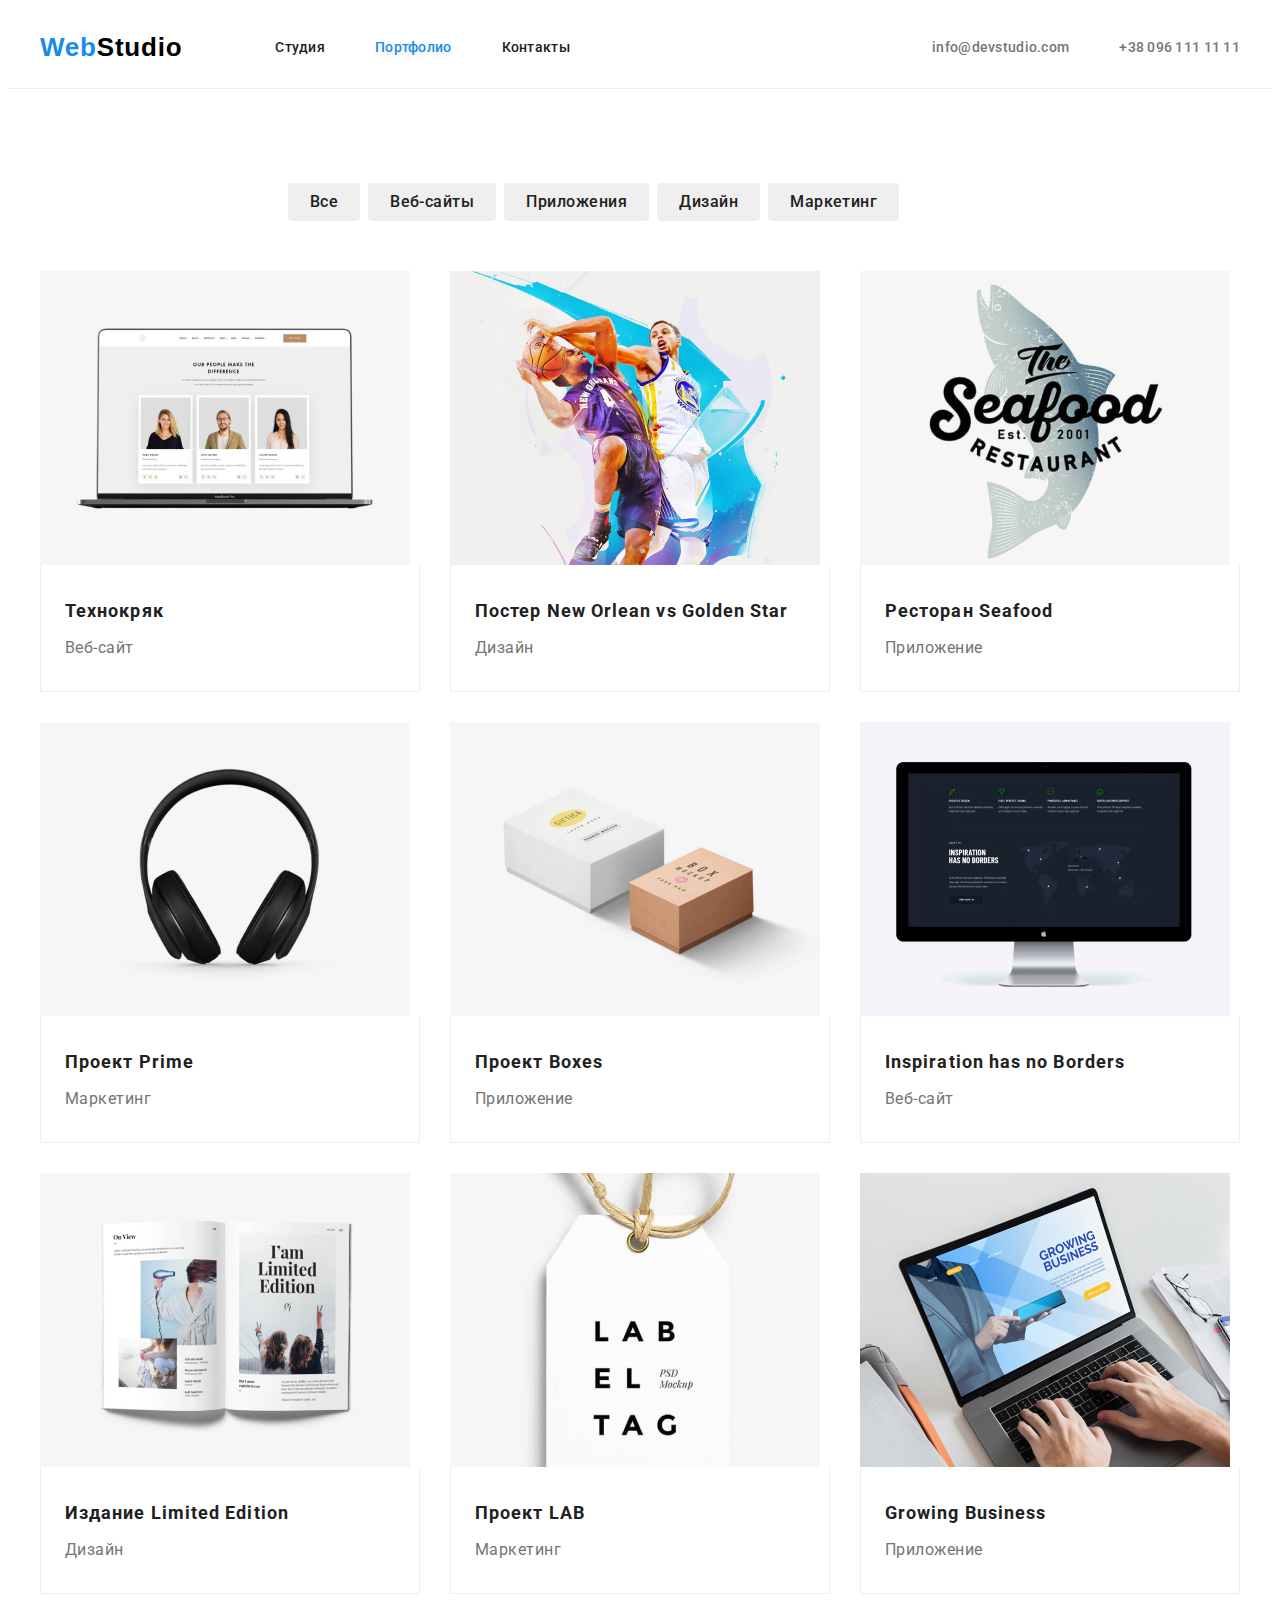
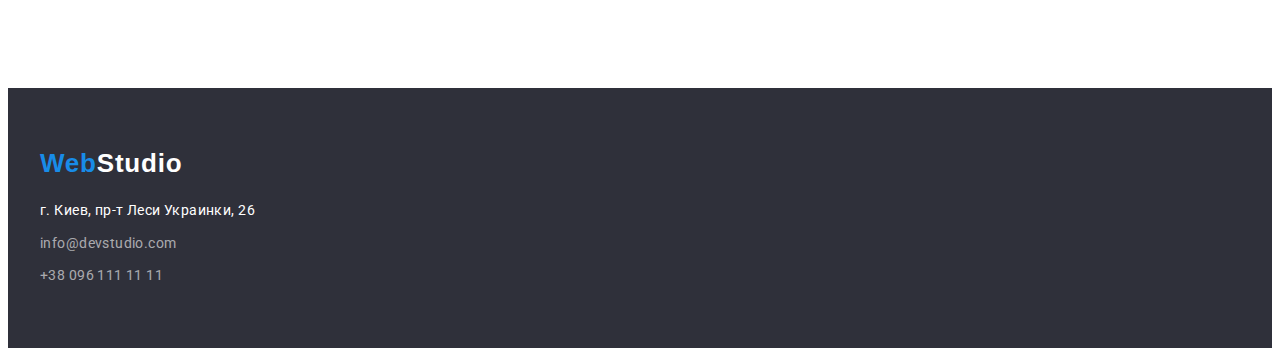
==== portfolio.html @ 3954fceb "div and svg" ====
<!DOCTYPE html>
<html lang="ru">

<head>
    <meta charset="UTF-8">
    <meta http-equiv="X-UA-Compatible" content="IE=edge">
    <meta name="viewport" content="width=device-width, initial-scale=1.0">
    <title>Web-Studio</title>

    <link rel="preconnect" href="https://fonts.gstatic.com">
    <link href="https://fonts.googleapis.com/css2?family=Roboto:wght@400;500;700;900&display=swap" rel="stylesheet">
    <link rel="stylesheet" href="https://cdnjs.cloudflare.com/ajax/libs/modern-normalize/1.1.0/modern-normalize.min.css"
        integrity="sha512-wpPYUAdjBVSE4KJnH1VR1HeZfpl1ub8YT/NKx4PuQ5NmX2tKuGu6U/JRp5y+Y8XG2tV+wKQpNHVUX03MfMFn9Q=="
        crossorigin="anonymous" referrerpolicy="no-referrer" />
    <link rel="stylesheet" href="./css/styles.css">

</head>

<body>
    <header class="header">
    <div class="header-container container">
        <nav class="navigation">
            <a class="logo" href="#"><span class="logoWebBlue">Web</span>Studio</a>
            <ul class="menu">
                <li class="current-page-list"> 
                    <a class="menu-link" href="./index.html">Студия</a>
                </li>
                <li class="current-page-list"> 
                    <a class="current-page" href="./portfolio.html">Портфолио</a>
                </li>
                <li class="current-page-list"> 
                    <a class="menu-link" href="#contacts">Контакты</a>
                </li>
            </ul>
        </nav>
        <ul class="menu">
             <li class="menu-list"> 
                 <a class="contact-link" href="mail:info@devstudio.com">info@devstudio.com</a>
                </li>
            <li class="menu-list"> 
                <a class="contact-link" href="tel:+380961111111">+38 096 111 11 11</a>
            </li>
         </ul>
    </div>
    </header>
            
    <main>
        <section class="section">
        <!-- Наши работы -->
        <div class="container">
        <h1 hidden class="our-works-section-title visualy-hidden title">Направления работ</h1>
            <ul class="type-of-works-buttons">
                <li class="type-of-works-list">
                    <button class="type-selection-btm type-selection-btm-all" type="button">Все</button>
                </li>
                <li class="type-of-works-list">
                    <button class="type-selection-btm" type="button">Веб-сайты</button>
                </li>
                <li class="type-of-works-list">
                    <button class="type-selection-btm" type="button">Приложения</button>
                </li>
                <li class="type-of-works-list">
                    <button class="type-selection-btm" type="button">Дизайн</button>
                </li>
                <li class="type-of-works-list">
                    <button class="type-selection-btm" type="button">Маркетинг</button>
                </li>
            </ul>
        <h2 hidden class="works-section-title visualy-hidden title">Примеры работ</h2>
            <ul class="works-example">
                <li class="works-example-item">
                    <img src="./images/our_works/technokriak.jpg" alt="фото веб-сайта Технокряк" width="370" height="294">
                    <div class="works-example-card-container">
                        <h3 class="works-example-name">Технокряк</h3>
                        <p class="works-example-type">Веб-сайт</p>
                    </div>
                </li>
                <li class="works-example-item">
                    <img src="./images/our_works/poster-new-orlean.jpg" alt="фото дизайна Постер" width="370" height="294">
                    <div class="works-example-card-container">
                        <h3 class="works-example-name">Постер <span class="english-for-names-of-works">New Orlean vs Golden
                            Star</span></h3>
                        <p class="works-example-type">Дизайн</p>
                    </div>
                </li>
                <li class="works-example-item">
                    <img src="./images/our_works/restorant.jpg" alt="фото приложения Ресторан" width="370" height="294">
                    <div class="works-example-card-container">
                        <h3 class="works-example-name">Ресторан <span class="english-for-names-of-works">Seafood</span></h3>
                        <p class="works-example-type">Приложение</p>
                    </div>
                </li>
                <li class="works-example-item">
                    <img src="./images/our_works/project-prime.jpg" alt="фото проекта Prime" width="370" height="294">
                    <div class="works-example-card-container">
                        <h3 class="works-example-name">Проект <span class="english-for-names-of-works">Prime</span></h3>
                        <p class="works-example-type">Маркетинг</p>
                    </div>
                </li>
                <li class="works-example-item">
                    <img src="./images/our_works/project-boxes.jpg" alt="фото приложения Проекта Boxes" width="370"
                        height="294">
                    <div class="works-example-card-container">
                        <h3 class="works-example-name">Проект <span class="english-for-names-of-works">Boxes</span></h3>
                        <p class="works-example-type">Приложение</p>
                    </div>
                </li>
                <li class="works-example-item">
                    <img src="./images/our_works/inspiration.jpg" alt="фото веб-сайта Inspiration has no Borders" width="370"
                        height="294">
                    <div class="works-example-card-container">
                        <h3 class="works-example-name" lang="en">Inspiration has no Borders</h3>
                        <p class="works-example-type">Веб-сайт</p>
                    </div>
                </li>
                <li class="works-example-item">
                    <img src="./images/our_works/publishing-limited-edition.jpg" alt="фото Издания Limited Edition" width="370"
                        height="294">
                    <div class="works-example-card-container">
                        <h3 class="works-example-name">Издание <span class="english-for-names-of-works">Limited
                            Edition</span></h3>
                        <p class="works-example-type">Дизайн</p>
                    </div>
                </li>
                <li class="works-example-item">
                    <img src="./images/our_works/project-lab.jpg" alt="фото Проект LAB" width="370" height="294">
                    <div class="works-example-card-container">
                        <h3 class="works-example-name">Проект <span class="english-for-names-of-works">LAB</span></h3>
                        <p class="works-example-type">Маркетинг</p>
                    </div>
                </li>
                <li class="works-example-item">
                    <img src="./images/our_works/app-growing-business.jpg" alt="фото приложения Growing Business" width="370"
                        height="294">
                    <div class="works-example-card-container">
                        <h3 class="works-example-name" lang="en">Growing Business</h3>
                        <p class="works-example-type">Приложение</p>
                    </div>
                </li>
            </ul>
        </div>
        </section>
            </main>
            
            <footer class="footer" id="contacts">
            <div class="container">    
                <a class="logo-futer" href="#"><span class="logoWebBlue">Web</span>Studio</a>
                <address class="adress-and-tel">
                    <ul class="footer-contacts">
                        <li class="footer-contacts-list">
                            <a class="link-adress" href="https://goo.gl/maps/Gc34nFQgtVxxFrYX7" target="_blank" rel="noopener noreferer"> г.
                             Киев,
                            пр-т Леси Украинки, 26</a>
                        </li>
                        <li class="footer-contacts-list">
                            <a class="footer-contacts-item" href="mail:info@devstudio.com">info@devstudio.com</a>
                        </li>
                        <li class="footer-contacts-list">
                            <a class="footer-contacts-item" href="tel:+380961111111">+38 096 111 11 11</a>
                        </li>
                    </ul>
                </address>
        </div>
        </footer>

    </body>

</html>
---- css/styles.css ----
body {
  font-family: "Roboto", sans-serif;
  background-color: #ffffff;
  font-weight: 400;
}
:root {
  --text-color-logo-dark: #000000;
  --text-color-hover: #188ce8;
  --shadow-color-grey: #e8e8e8;
  --text-color-main: #212121;
  --text-color-white: #ffffff;
  --text-color-grey: #757575;
  --background-color-main: #ffffff;
  --background-color-dark: #2f303a;
  --background-color-gray: #f5f4fa;
  --background-color-blue: #2196f3;
}

/*сброс стилей*/
h1,
h2,
h3,
h4,
h5,
h6,
p {
  margin: 0;
  padding: 0;
}
ul {
  margin: 0;
  padding: 0;
  list-style: none;
  text-decoration: none;
}
figer {
  margin: 0;
  padding: 0;
}

img {
  display: block;
}

.section {
  padding: 94px 0px;
  text-align: center;
}

.container {
  margin: 0px auto;
  max-width: 1200px;
  padding: 0px 15px;
}

.visualy-hidden {
  position: absolute;
  clip: rect(0 0 0 0);
  width: 1px;
  height: 1px;
  margin: -1px;
}

.header {
  border-bottom: 1px solid #ececec;
}
.header-container {
  display: flex;
}
.header-container::after {
  display: block;
  content: "";
  max-width: 1600px;
  height: 1px;
  background-color: #ececec;
  margin: 0;
  margin-top: 30px;
}

.navigation {
  display: flex;
}
.logo {
  font-family: "Raleway", sans-serif;
  font-weight: 700;
  font-size: 26px;
  text-decoration: none;
  color: var(--text-color-logo-dark);
  letter-spacing: 0.03em;
  display: block;
  padding: 24px 0px 25px;
  margin-right: 93px;
}
.logoWebBlue {
  color: var(--text-color-hover);
}

.menu {
  display: flex;
  margin-left: auto;
}
.current-page-list:not(:last-child) {
  margin-right: 50px;
}
.current-page {
  font-weight: 500;
  font-size: 14px;
  line-height: 1.14;
  letter-spacing: 0.02em;
  text-decoration: none;
  list-style: none;
  color: var(--text-color-hover);
  text-shadow: 0px 4px 4px var(--shadow-color-grey);
  display: block;
  padding: 32px 0px;
}
.menu-link {
  font-weight: 500;
  font-size: 14px;
  line-height: 1.14;
  letter-spacing: 0.02em;
  text-decoration: none;
  list-style: none;
  color: var(--text-color-main);
  display: block;
  padding: 32px 0px;
}
.menu-link:hover,
.menu-link:focus {
  text-shadow: 0px 4px 4px var(--shadow-color-grey);
  color: var(--text-color-hover);
}
.menu-list:not(:last-child) {
  margin-right: 50px;
}
.contact-link {
  font-weight: 500;
  font-size: 14px;
  line-height: 1.14;
  letter-spacing: 0.02em;
  color: var(--text-color-grey);
  text-decoration: none;
  display: block;
  padding: 32px 0px;
}
.contact-link:hover,
.contact-link:focus {
  color: var(--text-color-hover);
}
.contact-link,
:current {
  color: var(--text-color-hover);
}

.hero-section-descisions {
  background: var(--background-color-dark);
  background-image: linear-gradient(
      rgba(47, 48, 58, 0.4),
      rgba(47, 48, 58, 0.4)
    ),
    url(../images/hero_image.png);
  background-size: cover;
  background-position: center;
  background-repeat: no-repeat;
  text-align: center;
  max-width: 1600px;
  max-height: 600px;
  padding: 200px 0px;
  margin: 0px auto;
}
.descisions-title {
  font-weight: 900;
  font-size: 44px;
  line-height: 1.36;
  letter-spacing: 0.06em;
  text-transform: uppercase;
  color: var(--text-color-white);
  max-width: 696px;
  margin: 0 auto 30px;
}

.order-btm {
  padding: 10px 32px;
  font-family: inherit;
  font-weight: 700;
  font-size: 16px;
  line-height: 1.875;
  cursor: pointer;
  color: var(--text-color-white);
  background: var(--background-color-blue);
  box-shadow: 0px 4px 4px rgba(0, 0, 0, 0.15);
  border-radius: 4px;
  border: none;
}
.order-btm:hover,
.order-btm:focus {
  background-color: var(--text-color-hover);
}

.descisions {
  width: 1600px;
}

.type-selection-btm {
  font-family: inherit;
  font-weight: 500;
  font-size: 16px;
  line-height: 1.62;
  text-align: center;
  letter-spacing: 0.03em;
  color: var(--text-color-main);
  border: none;
  cursor: pointer;
}

.type-selection-btm:hover,
.type-selection-btm:focus {
  color: var(--text-color-white);
  background-color: var(--text-color-hover);
  box-shadow: 0px 3px 1px rgba(0, 0, 0, 0.1), 0px 1px 2px rgba(0, 0, 0, 0.08),
    0px 2px 2px rgba(0, 0, 0, 0.12);
}

.features-section {
  padding-bottom: 47px;
}
.features-section-list {
  display: flex;
  flex-wrap: wrap;
  margin-top: -30px;
  margin-left: -30px;
}

.features-section-list-icon-container {
  width: 270px;
  height: 120px;
  background-color: var(--background-color-gray);
  content: "";
  margin-bottom: 30px;
  display: flex;
  justify-content: center;
  align-items: center;
}

.features-section-list-item {
  list-style: none;
  text-align: left;
  margin-top: 30px;
  margin-left: 30px;
  flex-basis: calc((100% - 120px) / 4);
}
.features-section-list-title {
  font-weight: 700;
  font-size: 14px;
  line-height: 1.14;
  letter-spacing: 0.03em;
  text-transform: uppercase;
  list-style: none;
  color: var(--text-color-main);
  margin-bottom: 10px;
}
.features-section-list-text {
  font-size: 14px;
  line-height: 1.71;
  letter-spacing: 0.03em;
  color: var(--text-color-grey);
}
.what-we-do-section {
  padding-top: 47px;
}

.what-we-do-title {
  font-style: normal;
  font-weight: 700;
  font-size: 36px;
  line-height: 1.16;
  text-align: center;
  letter-spacing: 0.03em;
  color: var(--text-color-main);
  margin-bottom: 50px;
}
.what-we-do-list {
  list-style: none;
  display: flex;
  flex-wrap: wrap;
  margin-top: -30px;
  margin-left: -30px;
}
.what-we-do-list-item {
  margin-top: 30px;
  margin-left: 30px;
  flex-basis: calc((100% - 90px) / 3);
}
.our-team-section {
  background: var(--background-color-gray);
}
.our-team-title {
  font-style: normal;
  font-weight: 700;
  font-size: 36px;
  line-height: 1.16;
  text-align: center;
  letter-spacing: 0.03em;
  color: var(--text-color-main);
  margin-bottom: 50px;
}

.team-members {
  list-style: none;
  display: flex;
  flex-wrap: wrap;
  margin-top: -30px;
  margin-left: -30px;
}

.team-member-item {
  margin: 0;
  background-color: var(--background-color-main);
  box-shadow: 0px 1px 3px rgba(0, 0, 0, 0.12), 0px 1px 1px rgba(0, 0, 0, 0.14),
    0px 2px 1px rgba(0, 0, 0, 0.2);
  border-radius: 0px 0px 4px 4px;
  margin-top: 30px;
  margin-left: 30px;
  flex-basis: calc((100% - 120px) / 4);
}
.team-member-container {
  padding: 30px 15px 30px 15px;
  line-height: 19px;
}
.team-member-position-container {
  padding-bottom: 15px;
}
.team-member-name {
  font-weight: 500;
  font-size: 16px;
  line-height: 1.19;
  text-align: center;
  letter-spacing: 0.03em;
  color: var(--text-color-main);
  margin-bottom: 15px;
}
.team-member-position {
  font-size: 16px;
  line-height: 1.19;
  text-align: center;
  letter-spacing: 0.03em;
  color: var(--text-color-grey);
}
/* ================footer================*/
.footer {
  text-decoration: none;
  background: var(--background-color-dark);
  padding: 60px 0;
}
.logo-futer {
  font-family: Raleway, sans-serif;
  font-weight: 700;
  font-size: 26px;
  line-height: 1.19;
  letter-spacing: 0.03em;
  text-decoration: none;
  color: var(--text-color-white);
  display: block;
  margin-bottom: 20px;
}
.link-adress {
  font-style: normal;
  font-weight: 400;
  font-size: 14px;
  line-height: 1.71;
  letter-spacing: 0.03em;
  text-decoration: none;
  color: var(--text-color-white);
  display: block;
}

.footer-contacts {
  list-style: none;
}
.footer-contacts-list:not(:last-child) {
  margin-bottom: 9px;
}
.footer-contacts-item {
  font-style: normal;
  font-weight: 400;
  font-size: 14px;
  line-height: 1.71;
  letter-spacing: 0.03em;
  text-decoration: none;
  color: rgba(255, 255, 255, 0.6);
  display: block;
}
/*===================portfolio===================*/
.type-of-works-buttons {
  font-family: inherit;
  list-style: none;

  display: flex;
  flex-wrap: nowrap;
  justify-content: center;
  margin-right: 93px;
  margin-bottom: 50px;
}
.type-of-works-list:not(:last-child) {
  margin-right: 8px;
}
.type-selection-btm {
  border-radius: 4px;
  padding: 6px 22px;
}
.works-example {
  list-style: none;
  display: flex;
  flex-wrap: wrap;
  margin-top: -30px;
  margin-left: -30px;
}
.works-example-item {
  margin-top: 30px;
  margin-left: 30px;
  flex-basis: calc((100% - 90px) / 3);
}
.works-example-card-container {
  text-align: left;
  padding: 28px 24px;
  border-right: 1px solid #eeeeee;
  border-left: 1px solid #eeeeee;
  border-bottom: 1px solid #eeeeee;
}

.works-example-name {
  font-weight: 700;
  font-size: 18px;
  line-height: 2;
  letter-spacing: 0.06em;
  color: var(--text-color-main);
  margin-bottom: 4px;
}
.works-example-type {
  font-size: 16px;
  line-height: 1.87;
  letter-spacing: 0.03em;
  color: var(--text-color-grey);
}
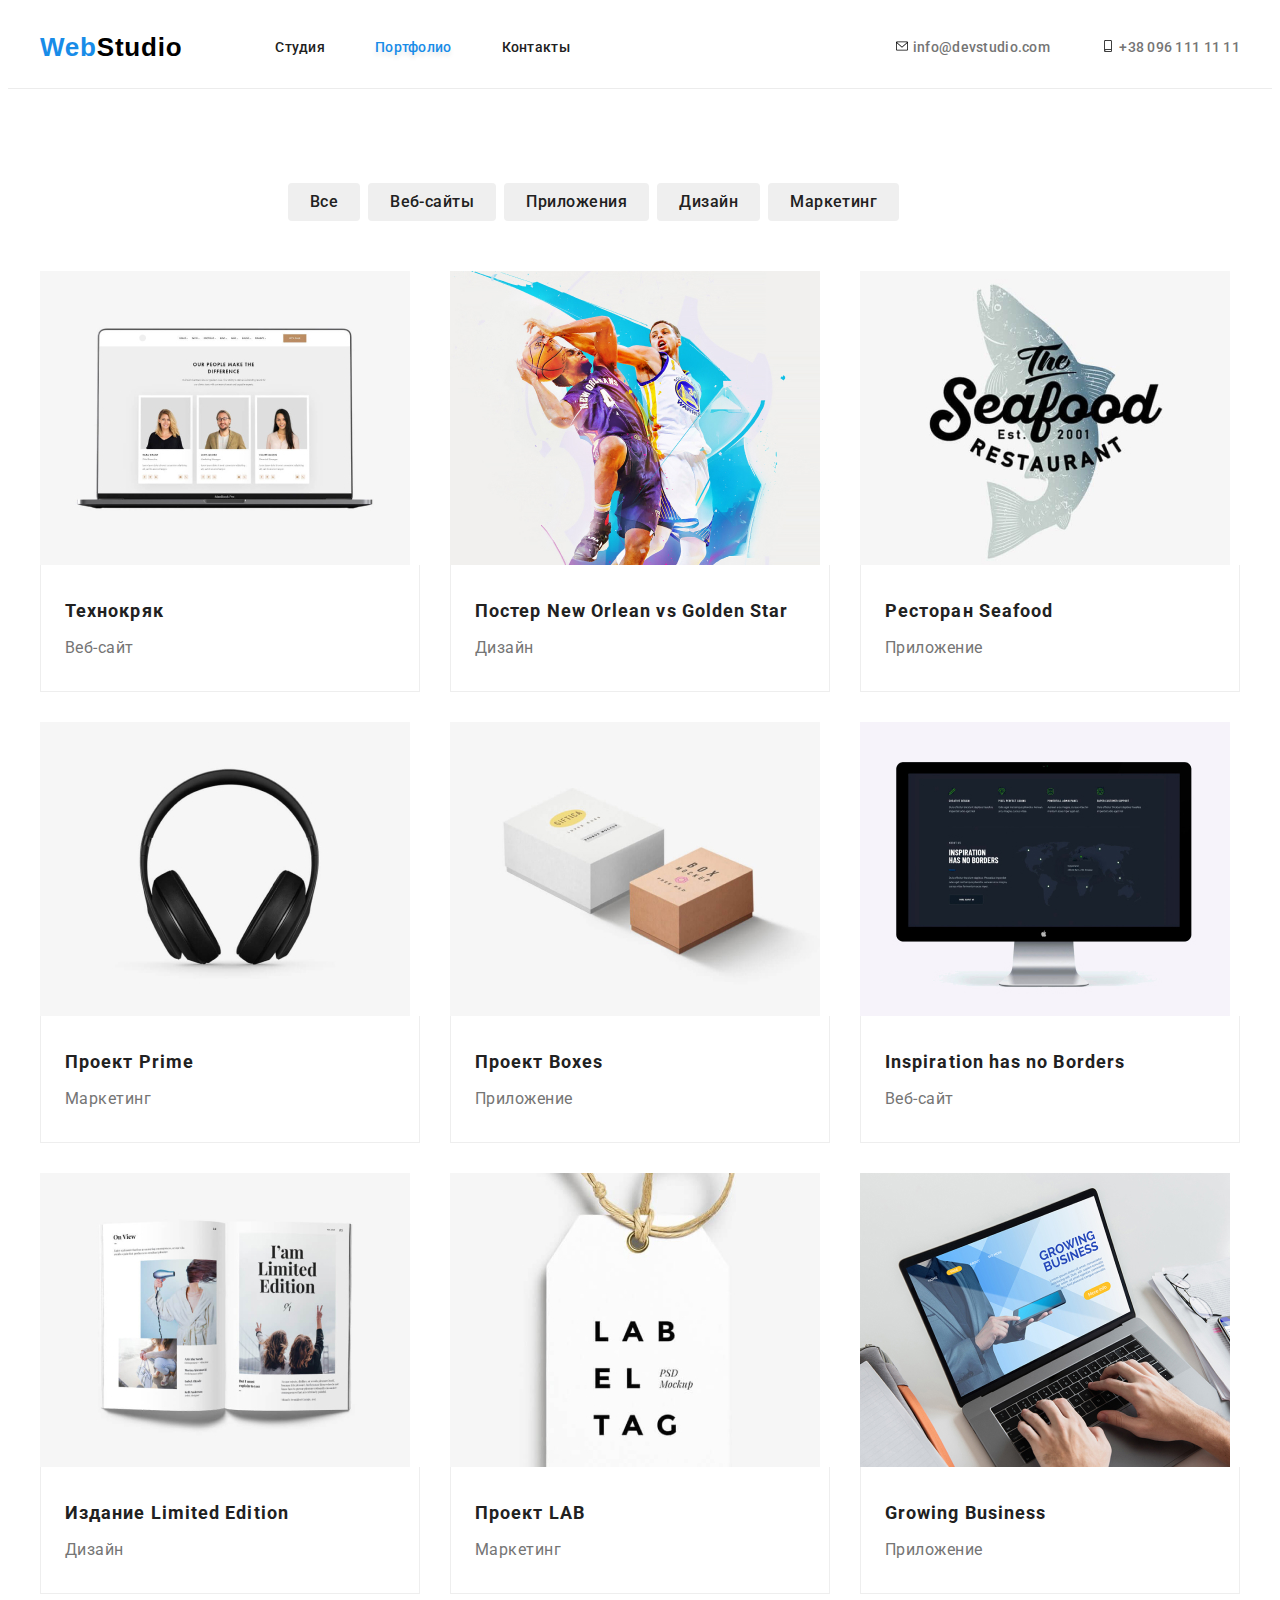
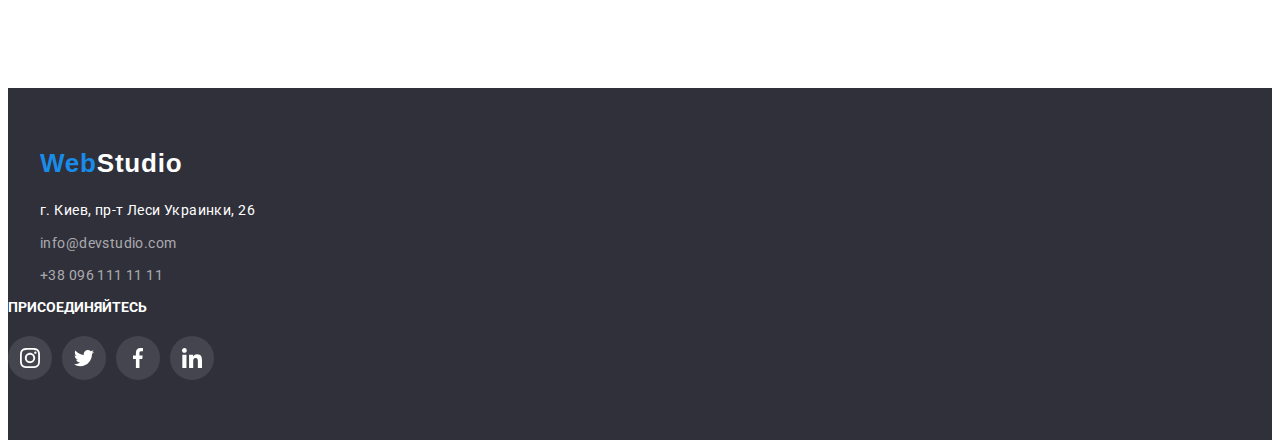
==== commit 8378e042: "header done" ====
--- a/portfolio.html
+++ b/portfolio.html
@@ -34,13 +34,25 @@
             </ul>
         </nav>
         <ul class="menu">
-             <li class="menu-list"> 
-                 <a class="contact-link" href="mail:info@devstudio.com">info@devstudio.com</a>
-                </li>
-            <li class="menu-list"> 
-                <a class="contact-link" href="tel:+380961111111">+38 096 111 11 11</a>
+            <li class="menu-list">
+                <a class="contact-link" href="mail:info@devstudio.com">
+                    <span class="contact-icon-container">
+                        <svg class="contact-icon" width="16" , height="12">
+                            <use href="./images/icons.svg#mail"></use>
+                        </svg>
+                    </span>
+                    <span>info@devstudio.com</span></a>
             </li>
-         </ul>
+            <li class="menu-list">
+                <a class="contact-link" href="tel:+380961111111">
+                    <span class="contact-icon-container">
+                        <svg class="contact-icon" width="16" , height="12">
+                            <use href="./images/icons.svg#phone"></use>
+                        </svg>
+                    </span>
+                    <span>+38 096 111 11 11</span></a>
+            </li>
+        </ul>
     </div>
     </header>
             
@@ -51,7 +63,7 @@
         <h1 hidden class="our-works-section-title visualy-hidden title">Направления работ</h1>
             <ul class="type-of-works-buttons">
                 <li class="type-of-works-list">
-                    <button class="type-selection-btm type-selection-btm-all" type="button">Все</button>
+                    <button class="type-selection-btm" type="button">Все</button>
                 </li>
                 <li class="type-of-works-list">
                     <button class="type-selection-btm" type="button">Веб-сайты</button>
@@ -142,15 +154,17 @@
         </section>
             </main>
             
-            <footer class="footer" id="contacts">
-            <div class="container">    
+    <footer class="footer" id="contacts">
+        <div class="futer-container container">
+            <div class="futer-adress-container">
                 <a class="logo-futer" href="#"><span class="logoWebBlue">Web</span>Studio</a>
                 <address class="adress-and-tel">
                     <ul class="footer-contacts">
                         <li class="footer-contacts-list">
-                            <a class="link-adress" href="https://goo.gl/maps/Gc34nFQgtVxxFrYX7" target="_blank" rel="noopener noreferer"> г.
-                             Киев,
-                            пр-т Леси Украинки, 26</a>
+                            <a class="link-adress" href="https://goo.gl/maps/Gc34nFQgtVxxFrYX7" target="_blank"
+                                rel="noopener noreferer"> г.
+                                Киев,
+                                пр-т Леси Украинки, 26</a>
                         </li>
                         <li class="footer-contacts-list">
                             <a class="footer-contacts-item" href="mail:info@devstudio.com">info@devstudio.com</a>
@@ -160,9 +174,44 @@
                         </li>
                     </ul>
                 </address>
-        </div>
-        </footer>
-
+            </div>
+        </div>
+        <div class="footer-join-us-container">
+            <p class="join-us-title">ПРИСОЕДИНЯЙТЕСЬ</p>
+            <ul class="join-us-list">
+                <li class="join-us-list-item">
+                    <a class="join-us-link" href="#">
+                        <svg class="join-us-link-icon" width="20" , height="20">
+                            <use href="./images/icons.svg#instagram"></use>
+                        </svg>
+                    </a>
+                </li>
+                <li class="join-us-list-item">
+                    <a class="join-us-link" href="#">
+                        <svg class="join-us-link-icon" width="20" , height="20">
+                            <use href="./images/icons.svg#twitter"></use>
+                        </svg>
+                    </a>
+                </li>
+                <li class="join-us-list-item">
+                    <a class="join-us-link" href="#">
+                        <svg class="join-us-link-icon" width="20" , height="20">
+                            <use href="./images/icons.svg#facebook"></use>
+                        </svg>
+                    </a>
+                </li>
+                <li class="join-us-list-item">
+                    <a class="join-us-link" href="#">
+                        <svg class="join-us-link-icon" width="20" , height="20">
+                            <use href="./images/icons.svg#linkedin"></use>
+                        </svg>
+                    </a>
+                </li>
+            </ul>
+        </div>
+        </div>
+    </footer>
+    
     </body>
-
-</html>+    
+    </html>--- a/css/styles.css
+++ b/css/styles.css
@@ -151,6 +151,7 @@
 :current {
   color: var(--text-color-hover);
 }
+/* ================hero================*/
 
 .hero-section-descisions {
   background: var(--background-color-dark);
@@ -220,6 +221,7 @@
   box-shadow: 0px 3px 1px rgba(0, 0, 0, 0.1), 0px 1px 2px rgba(0, 0, 0, 0.08),
     0px 2px 2px rgba(0, 0, 0, 0.12);
 }
+/* ================features================*/
 
 .features-section {
   padding-bottom: 47px;
@@ -229,17 +231,6 @@
   flex-wrap: wrap;
   margin-top: -30px;
   margin-left: -30px;
-}
-
-.features-section-list-icon-container {
-  width: 270px;
-  height: 120px;
-  background-color: var(--background-color-gray);
-  content: "";
-  margin-bottom: 30px;
-  display: flex;
-  justify-content: center;
-  align-items: center;
 }
 
 .features-section-list-item {
@@ -249,6 +240,31 @@
   margin-left: 30px;
   flex-basis: calc((100% - 120px) / 4);
 }
+
+.icon-container {
+  width: 270px;
+  height: 120px;
+  border-radius: 4px;
+  background-color: var(--background-color-gray);
+  margin-bottom: 30px;
+  display: block;
+  background-size: 70;
+  background-repeat: no-repeat;
+  background-position: center;
+}
+
+.icon-antena {
+  background-image: url(../images/icons-features/antenna.png);
+}
+.icon-clock {
+  background-image: url(../images/icons-features/clock.png);
+}
+.icon-diagram {
+  background-image: url(../images/icons-features/diagram.png);
+}
+.icon-astronaut {
+  background-image: url(../images/icons-features/astronaut.png);
+}
 .features-section-list-title {
   font-weight: 700;
   font-size: 14px;
@@ -265,6 +281,8 @@
   letter-spacing: 0.03em;
   color: var(--text-color-grey);
 }
+/* ================works================*/
+
 .what-we-do-section {
   padding-top: 47px;
 }
@@ -291,6 +309,8 @@
   margin-left: 30px;
   flex-basis: calc((100% - 90px) / 3);
 }
+/* ================team================*/
+
 .our-team-section {
   background: var(--background-color-gray);
 }
@@ -304,15 +324,13 @@
   color: var(--text-color-main);
   margin-bottom: 50px;
 }
-
-.team-members {
+.team-members-list {
   list-style: none;
   display: flex;
   flex-wrap: wrap;
   margin-top: -30px;
   margin-left: -30px;
 }
-
 .team-member-item {
   margin: 0;
   background-color: var(--background-color-main);
@@ -345,12 +363,87 @@
   text-align: center;
   letter-spacing: 0.03em;
   color: var(--text-color-grey);
-}
+  margin-bottom: 16px;
+}
+.team-social-links-list {
+  display: flex;
+  justify-content: center;
+  align-items: center;
+}
+.team-list-item-social-links {
+  width: 44px;
+  height: 44px;
+}
+.team-list-item-social-links:not(:last-child) {
+  margin-right: 10px;
+}
+.team-social-link {
+  display: flex;
+  width: 100%;
+  height: 100%;
+  justify-content: center;
+  align-items: center;
+  fill: var(--text-color-grey);
+  border-radius: 50%;
+}
+.team-social-link:hover,
+.team-social-link:focus {
+  background-color: var(--text-color-hover);
+  fill: var(--text-color-white);
+}
+
+/* ================clients================*/
+.clients-container {
+  text-align: center;
+}
+.clients-title {
+  font-weight: 700;
+  font-size: 36px;
+  line-height: 1.16;
+  color: var(--text-color-main);
+  margin-bottom: 50px;
+}
+.clients-list {
+  display: flex;
+  flex-wrap: wrap;
+  margin-top: -30px;
+  margin-left: -30px;
+  background-position: center;
+}
+.clients-list-item {
+  font-size: 36px;
+  margin-top: 30px;
+  margin-left: 30px;
+  flex-basis: calc((100% - 180px) / 6);
+  height: 92px;
+}
+.clients-list-link {
+  display: flex;
+  justify-content: center;
+  align-items: center;
+  width: 100%;
+  height: 100%;
+  border: 1px solid #afb1b8;
+  border-radius: 4px;
+  fill: #afb1b8;
+}
+.clients-list-link:hover,
+.clients-list-link:focus {
+  fill: var(--text-color-hover);
+  border-color: var(--text-color-hover);
+}
+
 /* ================footer================*/
 .footer {
   text-decoration: none;
   background: var(--background-color-dark);
   padding: 60px 0;
+}
+.futer-container {
+  display: flex;
+}
+.futer-adress-container {
+  margin-right: 70px;
 }
 .logo-futer {
   font-family: Raleway, sans-serif;
@@ -390,6 +483,48 @@
   color: rgba(255, 255, 255, 0.6);
   display: block;
 }
+.footer-join-us-container {
+  margin-top: 12px;
+}
+.join-us-title {
+  font-weight: 700;
+  font-size: 14px;
+  line-height: 1.14;
+  text-transform: uppercase;
+  color: var(--text-color-white);
+  margin-bottom: 20px;
+}
+.join-us-list {
+  display: flex;
+}
+.join-us-list-item {
+  display: flex;
+  justify-content: center;
+  align-items: center;
+}
+.join-us-list-item {
+  width: 44px;
+  height: 44px;
+}
+.join-us-list-item:not(:last-child) {
+  margin-right: 10px;
+}
+.join-us-link {
+  display: flex;
+  width: 100%;
+  height: 100%;
+  justify-content: center;
+  align-items: center;
+  fill: var(--text-color-white);
+  border-radius: 50%;
+  background-color: rgba(255, 255, 255, 0.1);
+}
+.join-us-link:hover,
+.join-us-link:focus {
+  background-color: var(--text-color-hover);
+  fill: var(--text-color-white);
+}
+
 /*===================portfolio===================*/
 .type-of-works-buttons {
   font-family: inherit;
@@ -420,6 +555,13 @@
   margin-left: 30px;
   flex-basis: calc((100% - 90px) / 3);
 }
+
+.works-example-item:hover,
+.works-example-item:focus {
+  box-shadow: 0px 1px 1px rgba(0, 0, 0, 0.12), 0px 4px 4px rgba(0, 0, 0, 0.06),
+    1px 4px 6px rgba(0, 0, 0, 0.16);
+}
+
 .works-example-card-container {
   text-align: left;
   padding: 28px 24px;
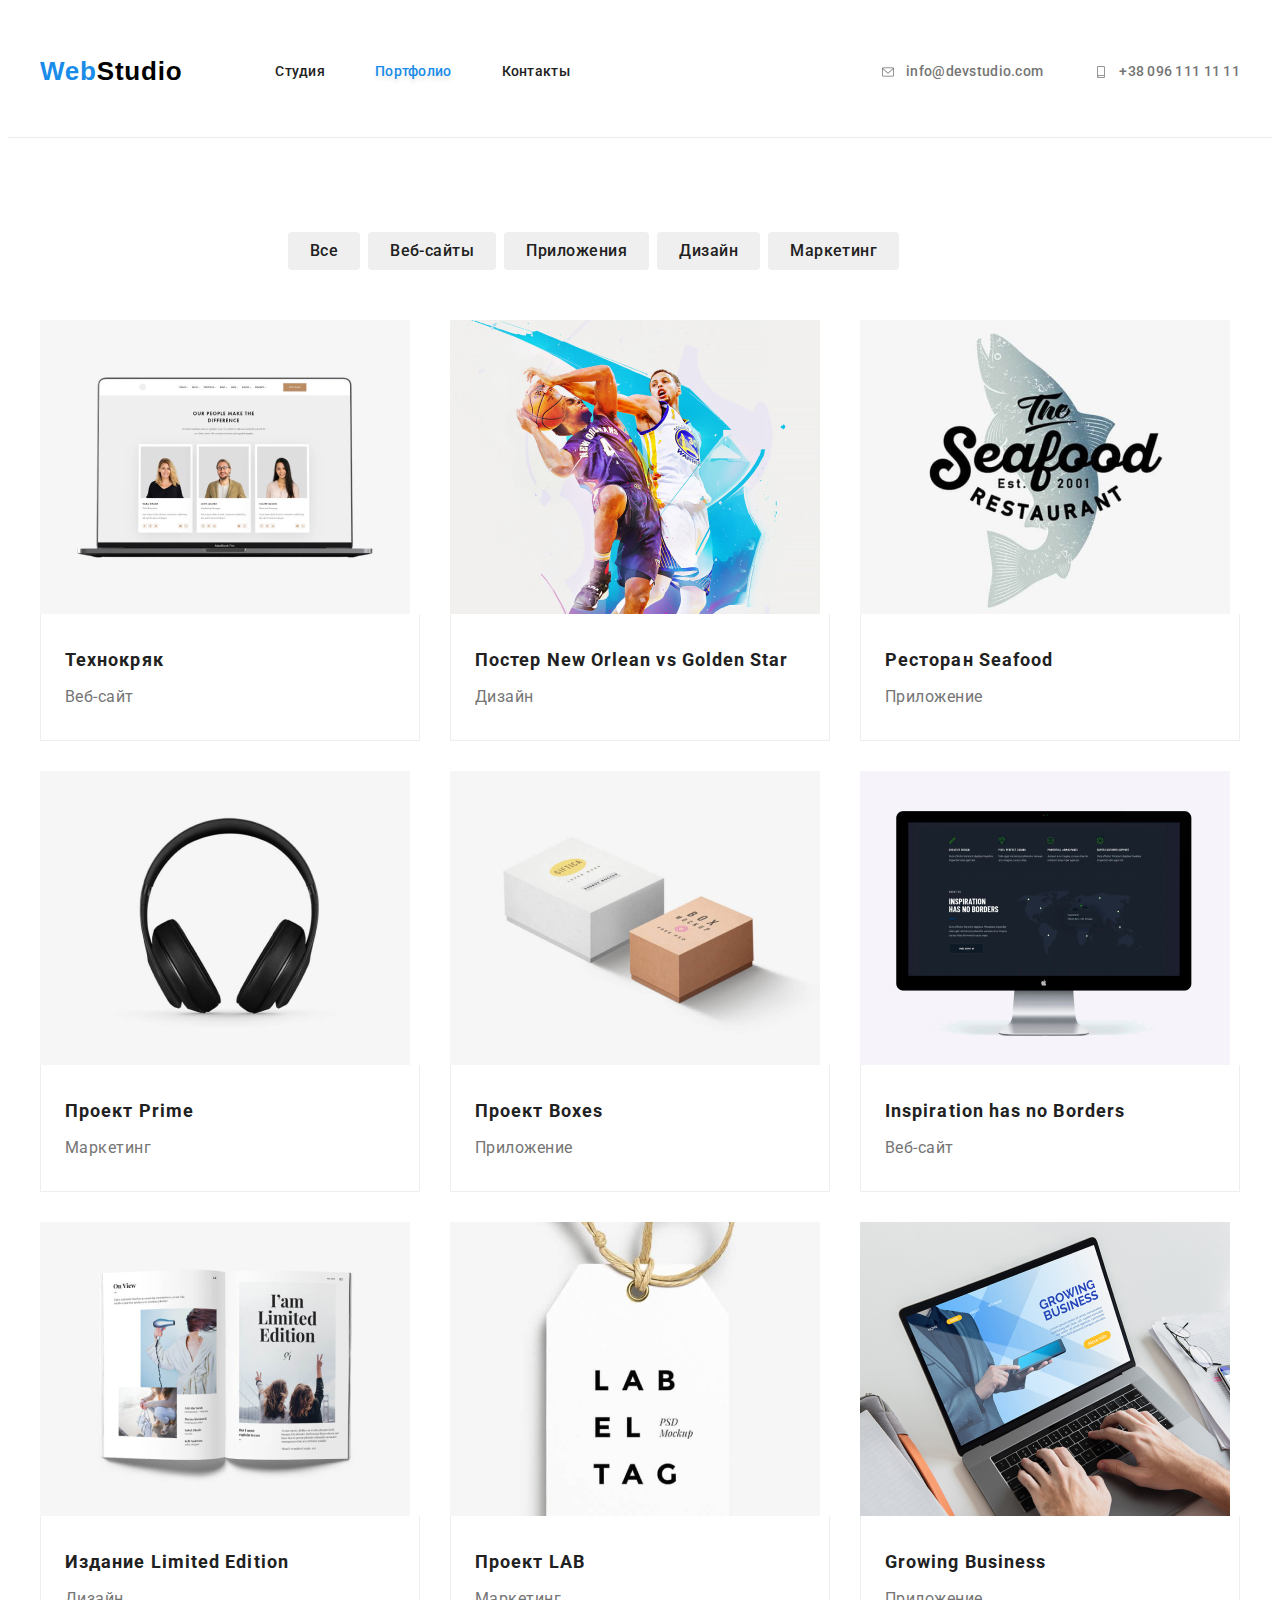
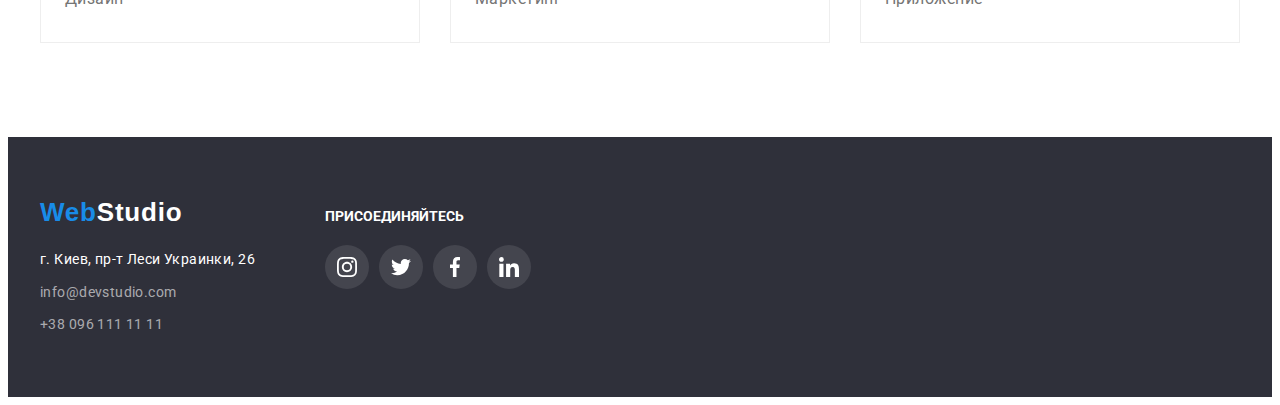
==== commit 9ada04b0: "futer portfolio fixed" ====
--- a/portfolio.html
+++ b/portfolio.html
@@ -175,7 +175,6 @@
                     </ul>
                 </address>
             </div>
-        </div>
         <div class="footer-join-us-container">
             <p class="join-us-title">ПРИСОЕДИНЯЙТЕСЬ</p>
             <ul class="join-us-list">
--- a/css/styles.css
+++ b/css/styles.css
@@ -66,6 +66,7 @@
 }
 .header-container {
   display: flex;
+  padding: 24px 0px 25px;
 }
 .header-container::after {
   display: block;
@@ -140,7 +141,9 @@
   letter-spacing: 0.02em;
   color: var(--text-color-grey);
   text-decoration: none;
-  display: block;
+  display: flex;
+  justify-content: center;
+  align-items: center;
   padding: 32px 0px;
 }
 .contact-link:hover,
@@ -151,6 +154,21 @@
 :current {
   color: var(--text-color-hover);
 }
+.contact-icon-container {
+  display: flex;
+  justify-content: center;
+  align-items: center;
+  margin-right: 10px;
+}
+.contact-icon {
+  fill: var(--text-color-grey);
+}
+
+.contact-link:hover .contact-icon,
+.contact-link:focus .contact-icon {
+  fill: var(--text-color-hover);
+}
+
 /* ================hero================*/
 
 .hero-section-descisions {
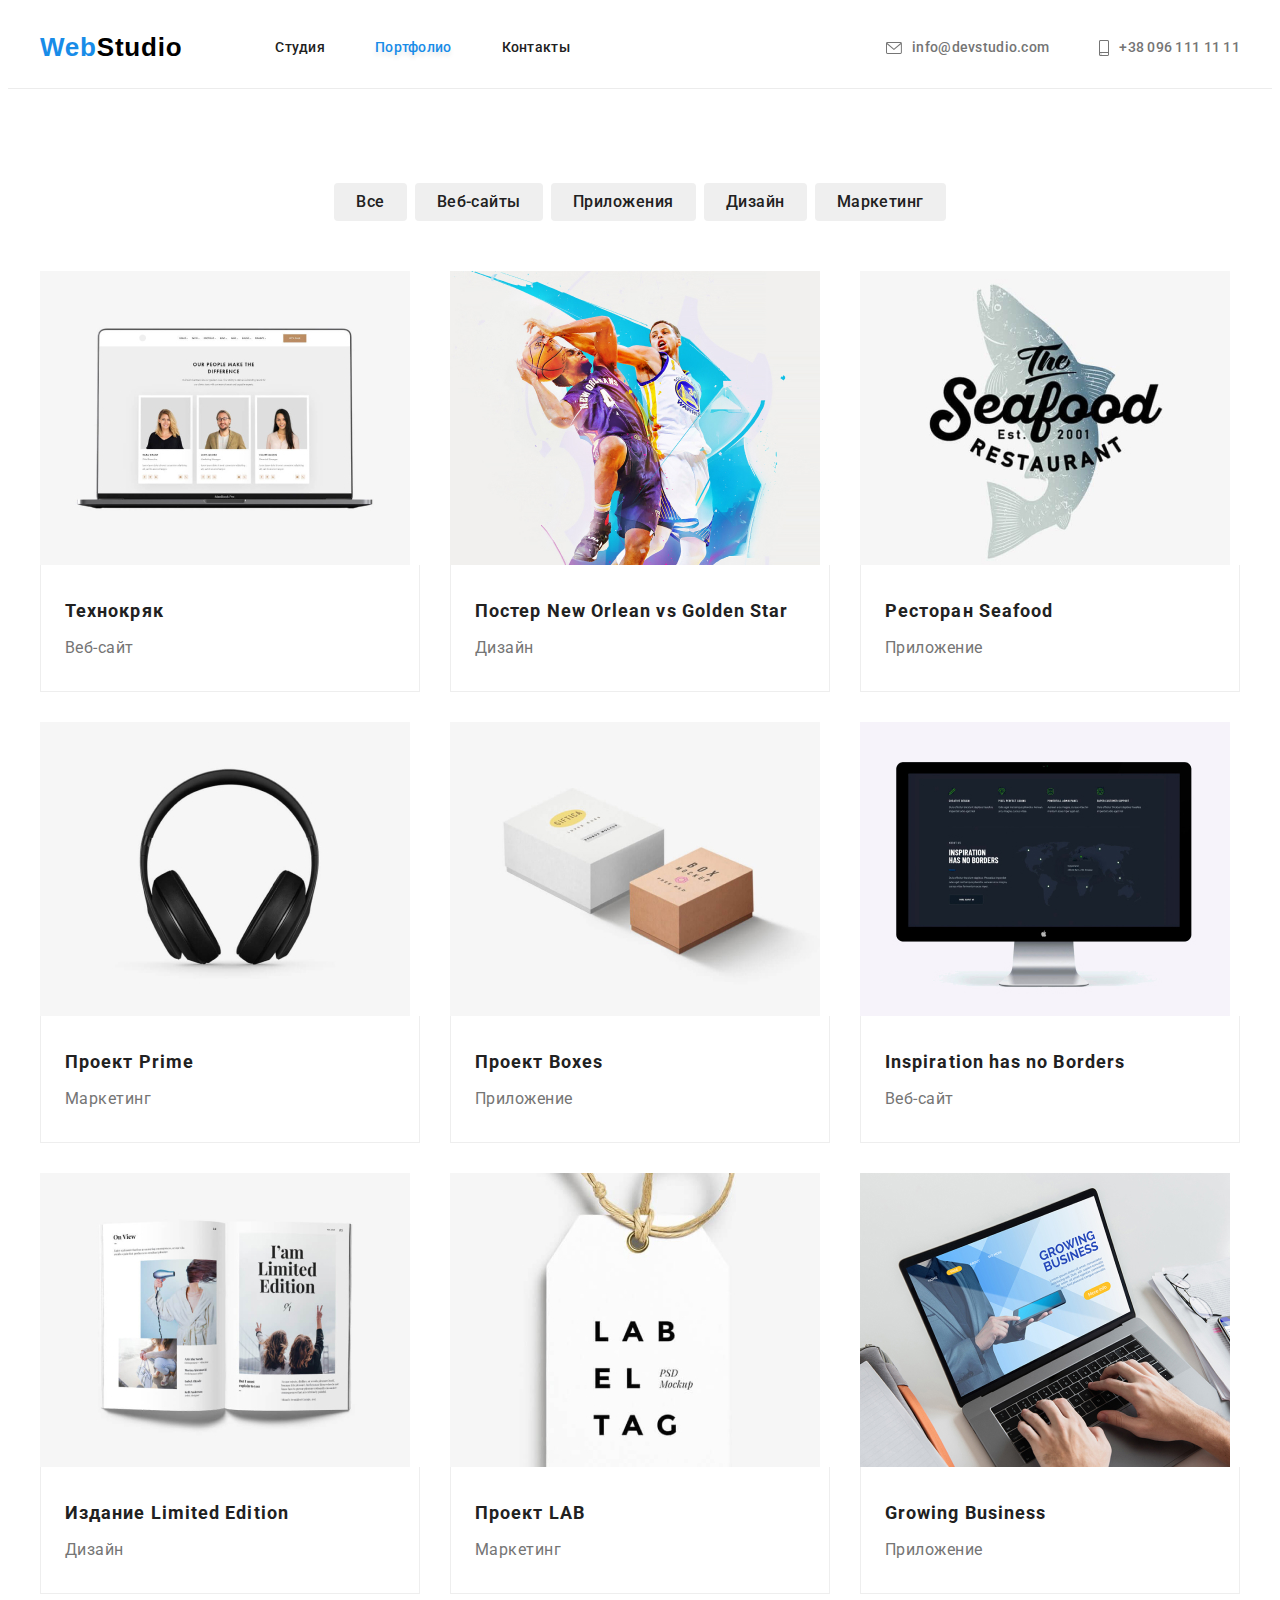
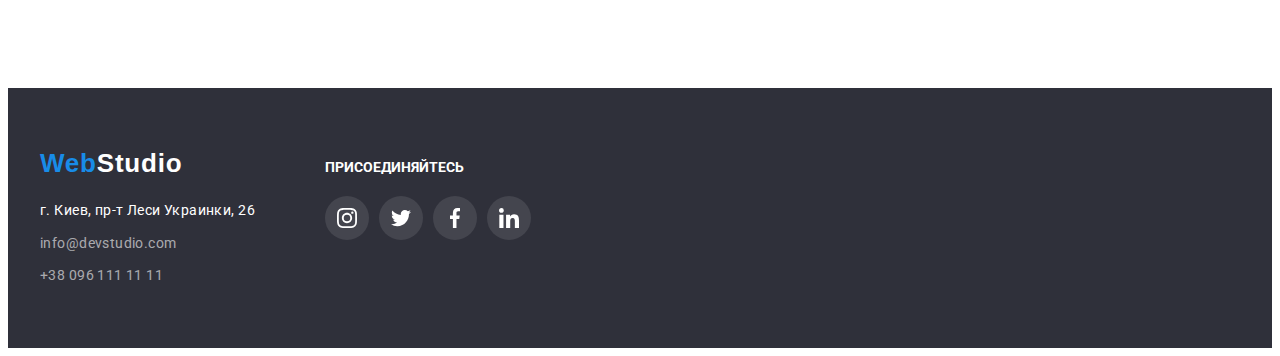
==== commit 624d4520: "2nd submit" ====
--- a/portfolio.html
+++ b/portfolio.html
@@ -37,7 +37,7 @@
             <li class="menu-list">
                 <a class="contact-link" href="mail:info@devstudio.com">
                     <span class="contact-icon-container">
-                        <svg class="contact-icon" width="16" , height="12">
+                        <svg class="contact-icon" width="16" height="12">
                             <use href="./images/icons.svg#mail"></use>
                         </svg>
                     </span>
@@ -46,7 +46,7 @@
             <li class="menu-list">
                 <a class="contact-link" href="tel:+380961111111">
                     <span class="contact-icon-container">
-                        <svg class="contact-icon" width="16" , height="12">
+                        <svg class="contact-icon" width="10" height="16">
                             <use href="./images/icons.svg#phone"></use>
                         </svg>
                     </span>
@@ -152,7 +152,7 @@
             </ul>
         </div>
         </section>
-            </main>
+    </main>
             
     <footer class="footer" id="contacts">
         <div class="futer-container container">
@@ -180,28 +180,28 @@
             <ul class="join-us-list">
                 <li class="join-us-list-item">
                     <a class="join-us-link" href="#">
-                        <svg class="join-us-link-icon" width="20" , height="20">
+                        <svg class="join-us-link-icon" width="20" height="20">
                             <use href="./images/icons.svg#instagram"></use>
                         </svg>
                     </a>
                 </li>
                 <li class="join-us-list-item">
                     <a class="join-us-link" href="#">
-                        <svg class="join-us-link-icon" width="20" , height="20">
+                        <svg class="join-us-link-icon" width="20" height="20">
                             <use href="./images/icons.svg#twitter"></use>
                         </svg>
                     </a>
                 </li>
                 <li class="join-us-list-item">
                     <a class="join-us-link" href="#">
-                        <svg class="join-us-link-icon" width="20" , height="20">
+                        <svg class="join-us-link-icon" width="20" height="20">
                             <use href="./images/icons.svg#facebook"></use>
                         </svg>
                     </a>
                 </li>
                 <li class="join-us-list-item">
                     <a class="join-us-link" href="#">
-                        <svg class="join-us-link-icon" width="20" , height="20">
+                        <svg class="join-us-link-icon" width="20" height="20">
                             <use href="./images/icons.svg#linkedin"></use>
                         </svg>
                     </a>
@@ -211,6 +211,6 @@
         </div>
     </footer>
     
-    </body>
+</body>
     
-    </html>+</html>--- a/css/styles.css
+++ b/css/styles.css
@@ -66,7 +66,6 @@
 }
 .header-container {
   display: flex;
-  padding: 24px 0px 25px;
 }
 .header-container::after {
   display: block;
@@ -75,7 +74,7 @@
   height: 1px;
   background-color: #ececec;
   margin: 0;
-  margin-top: 30px;
+  margin-top: 0px;
 }
 
 .navigation {
@@ -259,30 +258,23 @@
   flex-basis: calc((100% - 120px) / 4);
 }
 
-.icon-container {
-  width: 270px;
+.features-section-icon-container {
+  width: 100%;
   height: 120px;
+  margin-bottom: 30px;
+  background-color: var(--background-color-gray);
   border-radius: 4px;
-  background-color: var(--background-color-gray);
-  margin-bottom: 30px;
-  display: block;
-  background-size: 70;
-  background-repeat: no-repeat;
-  background-position: center;
-}
-
-.icon-antena {
-  background-image: url(../images/icons-features/antenna.png);
-}
-.icon-clock {
-  background-image: url(../images/icons-features/clock.png);
-}
-.icon-diagram {
-  background-image: url(../images/icons-features/diagram.png);
-}
-.icon-astronaut {
-  background-image: url(../images/icons-features/astronaut.png);
-}
+  display: flex;
+  justify-content: center;
+  align-items: center;
+}
+
+.clients-list-link:hover,
+.clients-list-link:focus {
+  fill: var(--text-color-hover);
+  border-color: var(--text-color-hover);
+}
+
 .features-section-list-title {
   font-weight: 700;
   font-size: 14px;
@@ -401,7 +393,7 @@
   height: 100%;
   justify-content: center;
   align-items: center;
-  fill: var(--text-color-grey);
+  fill: #afb1b8;
   border-radius: 50%;
 }
 .team-social-link:hover,
@@ -551,7 +543,7 @@
   display: flex;
   flex-wrap: nowrap;
   justify-content: center;
-  margin-right: 93px;
+  margin-right: auto;
   margin-bottom: 50px;
 }
 .type-of-works-list:not(:last-child) {
